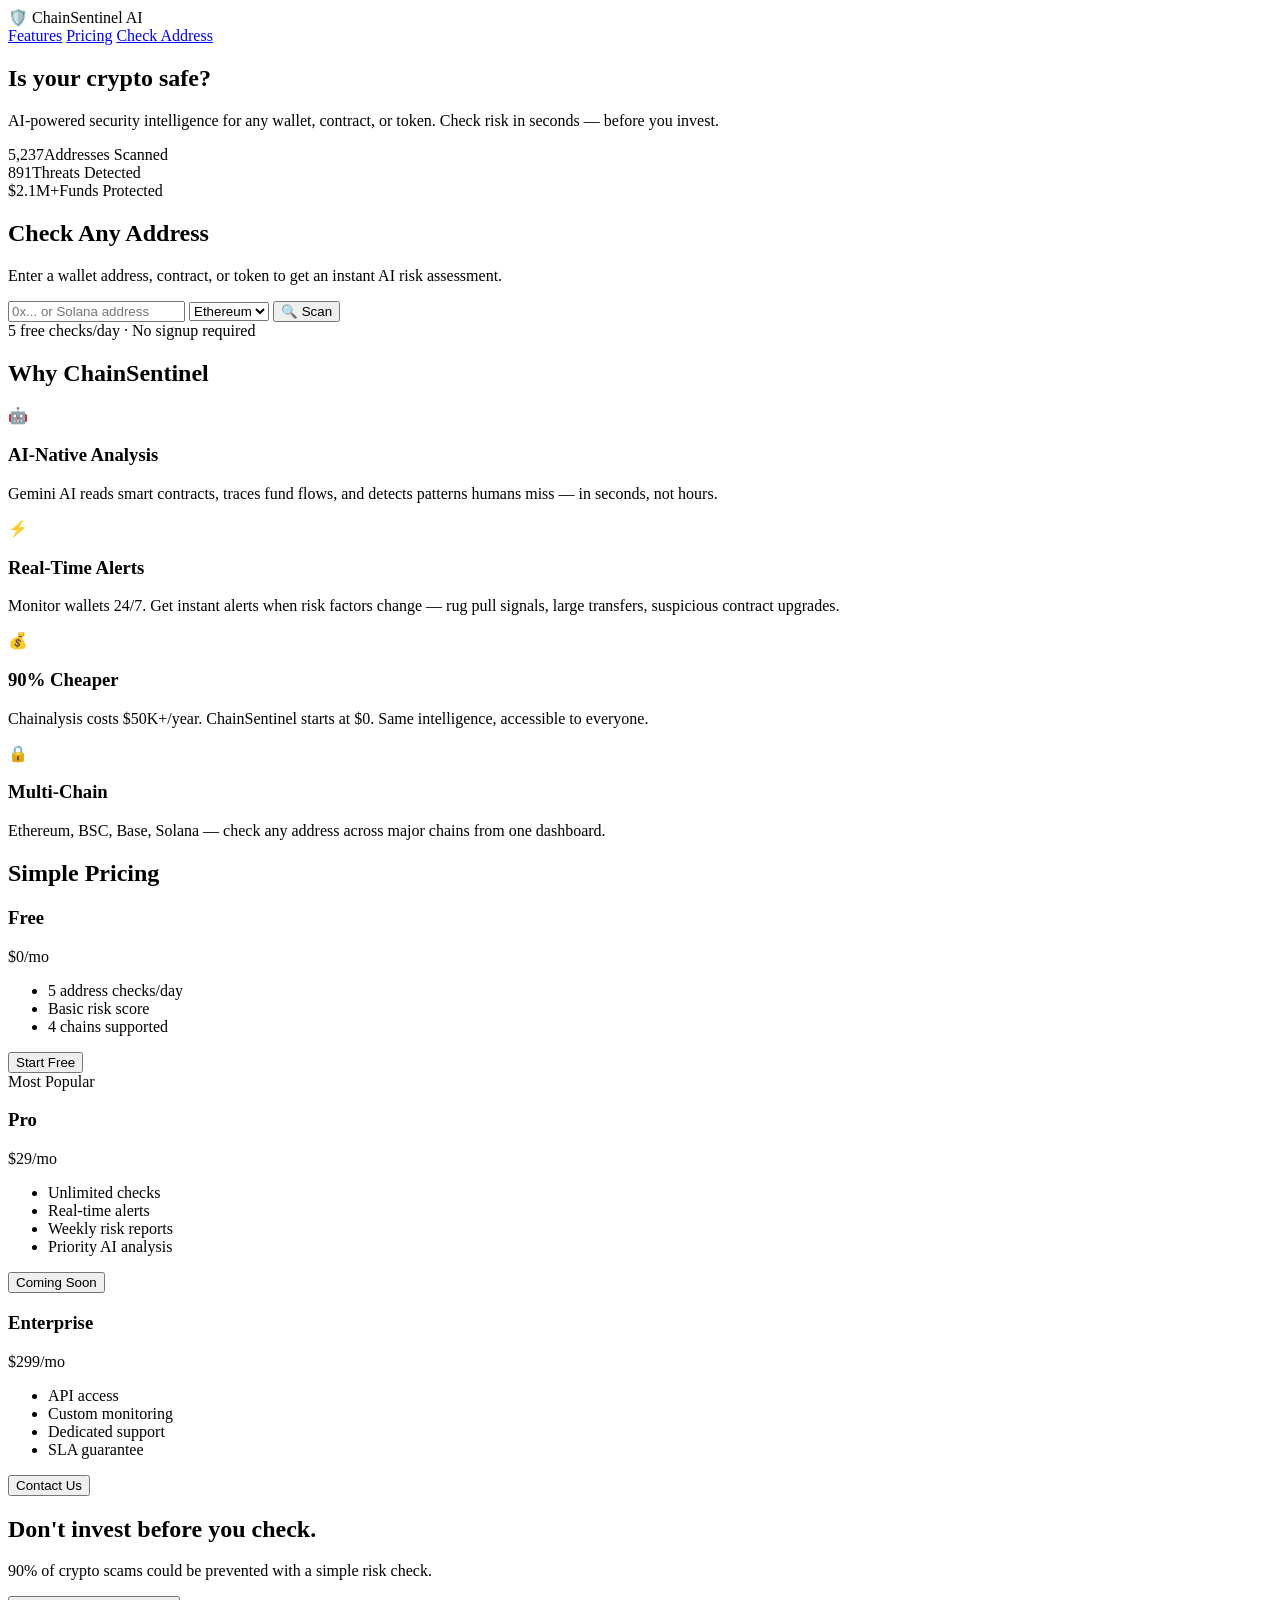
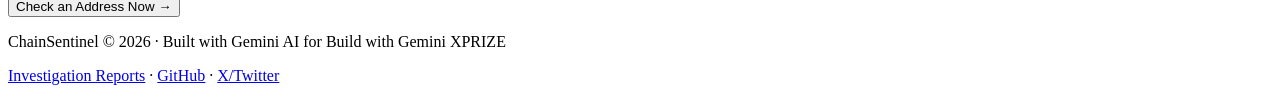
==== docs/index.html @ 22896277 "Add docs/index.html" ====
<!DOCTYPE html>
<html lang="en">
<head>
    <meta charset="UTF-8">
    <meta name="viewport" content="width=device-width, initial-scale=1.0">
    <title>ChainSentinel — AI-Powered On-Chain Security Intelligence</title>
    <link rel="stylesheet" href="style.css">
    <meta name="description" content="Real-time on-chain security intelligence powered by AI. Check any wallet, contract, or token for fraud risk in seconds.">
    <link rel="icon" href="data:image/svg+xml,<svg xmlns='http://www.w3.org/2000/svg' viewBox='0 0 100 100'><text y='.9em' font-size='90'>🛡️</text></svg>">
</head>
<body>
    <nav class="navbar">
        <div class="nav-brand">
            <span class="logo">🛡️</span>
            <span class="brand-name">ChainSentinel</span>
            <span class="badge">AI</span>
        </div>
        <div class="nav-links">
            <a href="#features">Features</a>
            <a href="#pricing">Pricing</a>
            <a href="#check">Check Address</a>
        </div>
    </nav>

    <section class="hero">
        <div class="hero-content">
            <h1>Is your crypto <span class="highlight">safe</span>?</h1>
            <p class="subtitle">AI-powered security intelligence for any wallet, contract, or token. Check risk in seconds — before you invest.</p>
            <div class="hero-stats" id="stats">
                <div class="stat"><span class="stat-num" id="stat-scanned">5,237</span><span class="stat-label">Addresses Scanned</span></div>
                <div class="stat"><span class="stat-num" id="stat-threats">891</span><span class="stat-label">Threats Detected</span></div>
                <div class="stat"><span class="stat-num">$2.1M+</span><span class="stat-label">Funds Protected</span></div>
            </div>
        </div>
    </section>

    <section class="checker" id="check">
        <h2>Check Any Address</h2>
        <p class="checker-desc">Enter a wallet address, contract, or token to get an instant AI risk assessment.</p>
        <form id="check-form" class="check-form">
            <div class="input-group">
                <input type="text" id="address-input" placeholder="0x... or Solana address" required autocomplete="off">
                <select id="chain-select">
                    <option value="eth">Ethereum</option>
                    <option value="bsc">BSC</option>
                    <option value="base">Base</option>
                    <option value="sol">Solana</option>
                </select>
                <button type="submit" id="check-btn">🔍 Scan</button>
            </div>
            <div class="free-note">5 free checks/day · No signup required</div>
        </form>

        <div id="result" class="result" style="display:none;">
            <div class="result-header">
                <div class="risk-gauge" id="risk-gauge">
                    <svg viewBox="0 0 120 120">
                        <circle cx="60" cy="60" r="54" fill="none" stroke="#1a1a2e" stroke-width="8"/>
                        <circle cx="60" cy="60" r="54" fill="none" stroke-width="8" id="gauge-arc"
                            stroke-dasharray="339.29" stroke-dashoffset="339.29" stroke-linecap="round"/>
                    </svg>
                    <div class="gauge-text">
                        <span class="gauge-score" id="gauge-score">—</span>
                        <span class="gauge-label">Risk Score</span>
                    </div>
                </div>
                <div class="result-meta">
                    <div class="risk-level-badge" id="risk-level-badge">—</div>
                    <div class="address-display" id="result-address"></div>
                    <div class="chain-display" id="result-chain"></div>
                </div>
            </div>
            <div class="ai-analysis" id="ai-analysis"></div>
            <div class="findings" id="findings"></div>
        </div>

        <div id="loading" class="loading" style="display:none;">
            <div class="spinner"></div>
            <p>AI is analyzing on-chain data...</p>
        </div>

        <div id="error" class="error" style="display:none;"></div>
    </section>

    <section class="features" id="features">
        <h2>Why ChainSentinel</h2>
        <div class="feature-grid">
            <div class="feature-card">
                <div class="feature-icon">🤖</div>
                <h3>AI-Native Analysis</h3>
                <p>Gemini AI reads smart contracts, traces fund flows, and detects patterns humans miss — in seconds, not hours.</p>
            </div>
            <div class="feature-card">
                <div class="feature-icon">⚡</div>
                <h3>Real-Time Alerts</h3>
                <p>Monitor wallets 24/7. Get instant alerts when risk factors change — rug pull signals, large transfers, suspicious contract upgrades.</p>
            </div>
            <div class="feature-card">
                <div class="feature-icon">💰</div>
                <h3>90% Cheaper</h3>
                <p>Chainalysis costs $50K+/year. ChainSentinel starts at $0. Same intelligence, accessible to everyone.</p>
            </div>
            <div class="feature-card">
                <div class="feature-icon">🔒</div>
                <h3>Multi-Chain</h3>
                <p>Ethereum, BSC, Base, Solana — check any address across major chains from one dashboard.</p>
            </div>
        </div>
    </section>

    <section class="pricing" id="pricing">
        <h2>Simple Pricing</h2>
        <div class="pricing-grid">
            <div class="pricing-card">
                <h3>Free</h3>
                <div class="price">$0<span>/mo</span></div>
                <ul>
                    <li>5 address checks/day</li>
                    <li>Basic risk score</li>
                    <li>4 chains supported</li>
                </ul>
                <button class="btn-secondary" onclick="document.getElementById('address-input').focus()">Start Free</button>
            </div>
            <div class="pricing-card featured">
                <div class="popular-badge">Most Popular</div>
                <h3>Pro</h3>
                <div class="price">$29<span>/mo</span></div>
                <ul>
                    <li>Unlimited checks</li>
                    <li>Real-time alerts</li>
                    <li>Weekly risk reports</li>
                    <li>Priority AI analysis</li>
                </ul>
                <button class="btn-primary">Coming Soon</button>
            </div>
            <div class="pricing-card">
                <h3>Enterprise</h3>
                <div class="price">$299<span>/mo</span></div>
                <ul>
                    <li>API access</li>
                    <li>Custom monitoring</li>
                    <li>Dedicated support</li>
                    <li>SLA guarantee</li>
                </ul>
                <button class="btn-secondary">Contact Us</button>
            </div>
        </div>
    </section>

    <section class="cta">
        <h2>Don't invest before you check.</h2>
        <p>90% of crypto scams could be prevented with a simple risk check.</p>
        <button class="btn-primary btn-large" onclick="document.getElementById('address-input').focus()">Check an Address Now →</button>
    </section>

    <footer>
        <p>ChainSentinel © 2026 · Built with Gemini AI for Build with Gemini XPRIZE</p>
        <p class="footer-links">
            <a href="https://qanzhi111.github.io/onchain-investigations/">Investigation Reports</a> ·
            <a href="https://github.com/onchain-shadow">GitHub</a> ·
            <a href="https://x.com/onchain-shadow">X/Twitter</a>
        </p>
    </footer>

    <script src="app.js"></script>
</body>
</html>
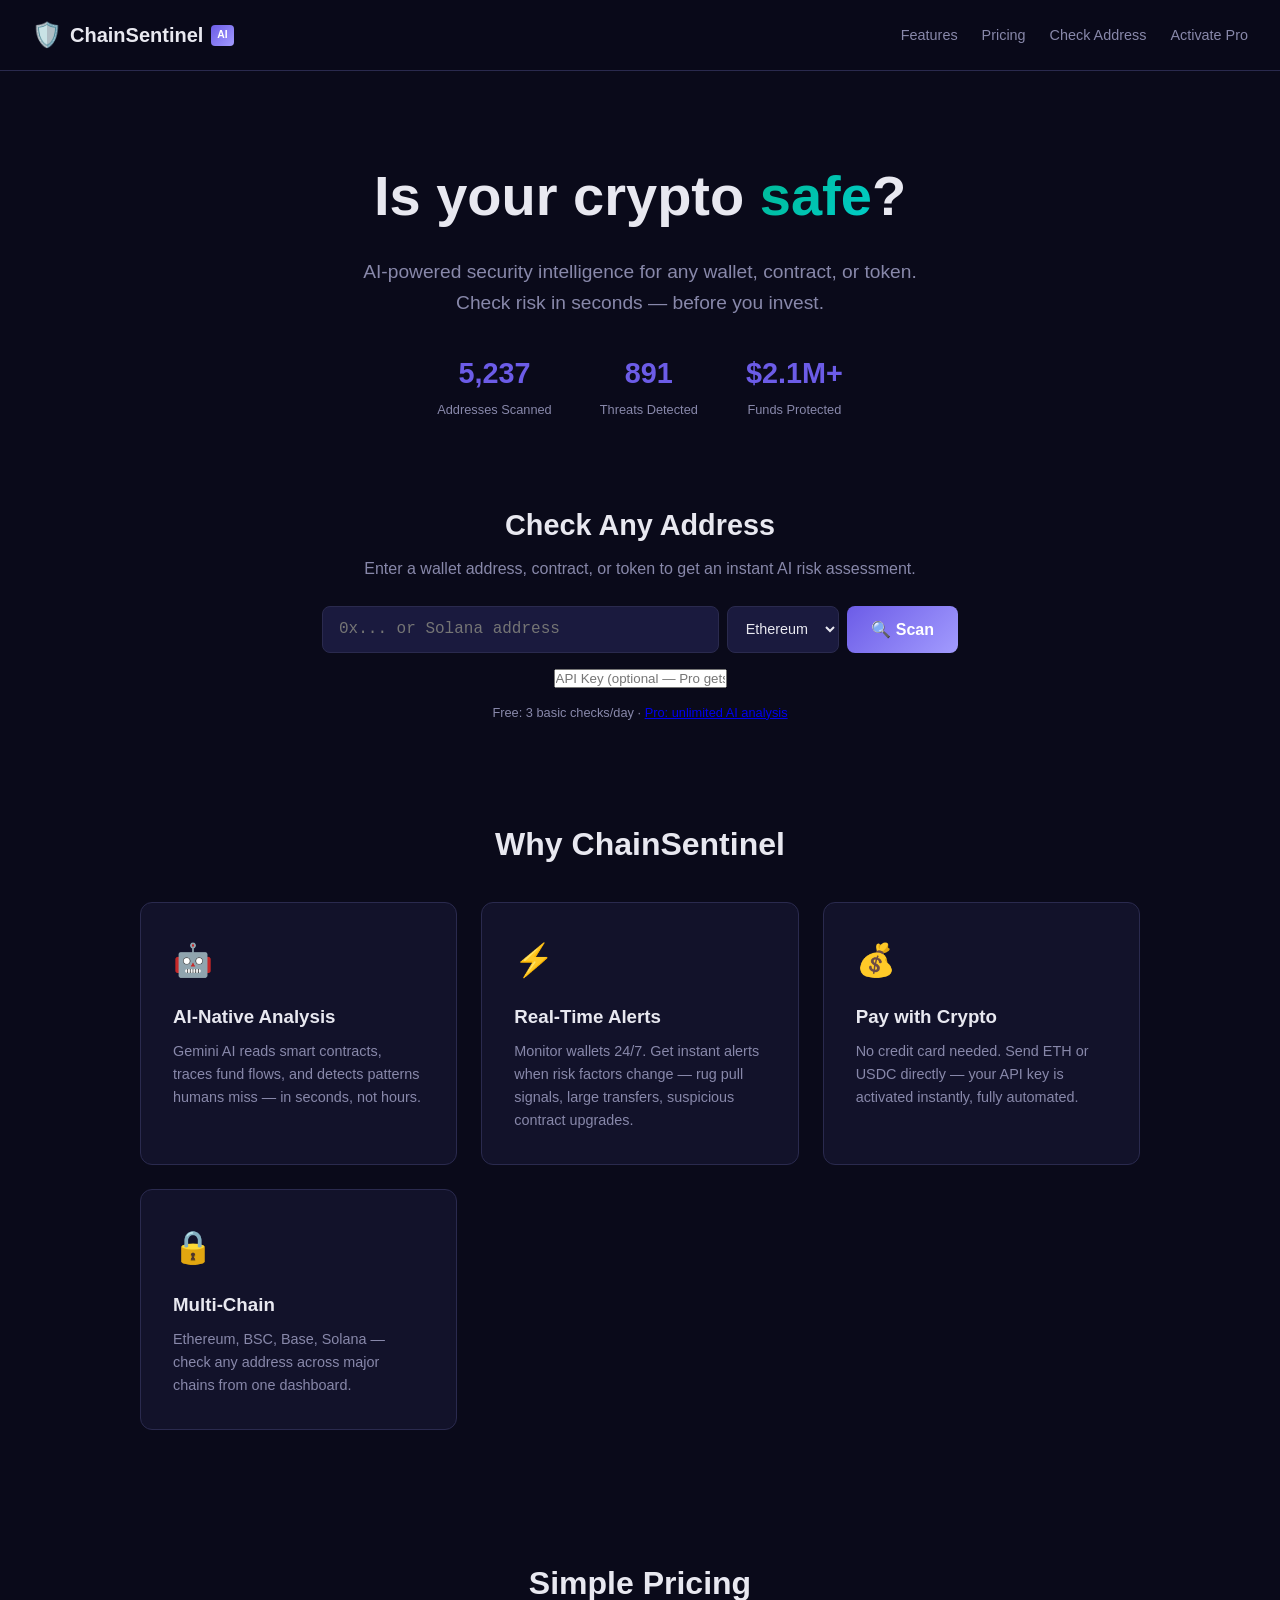
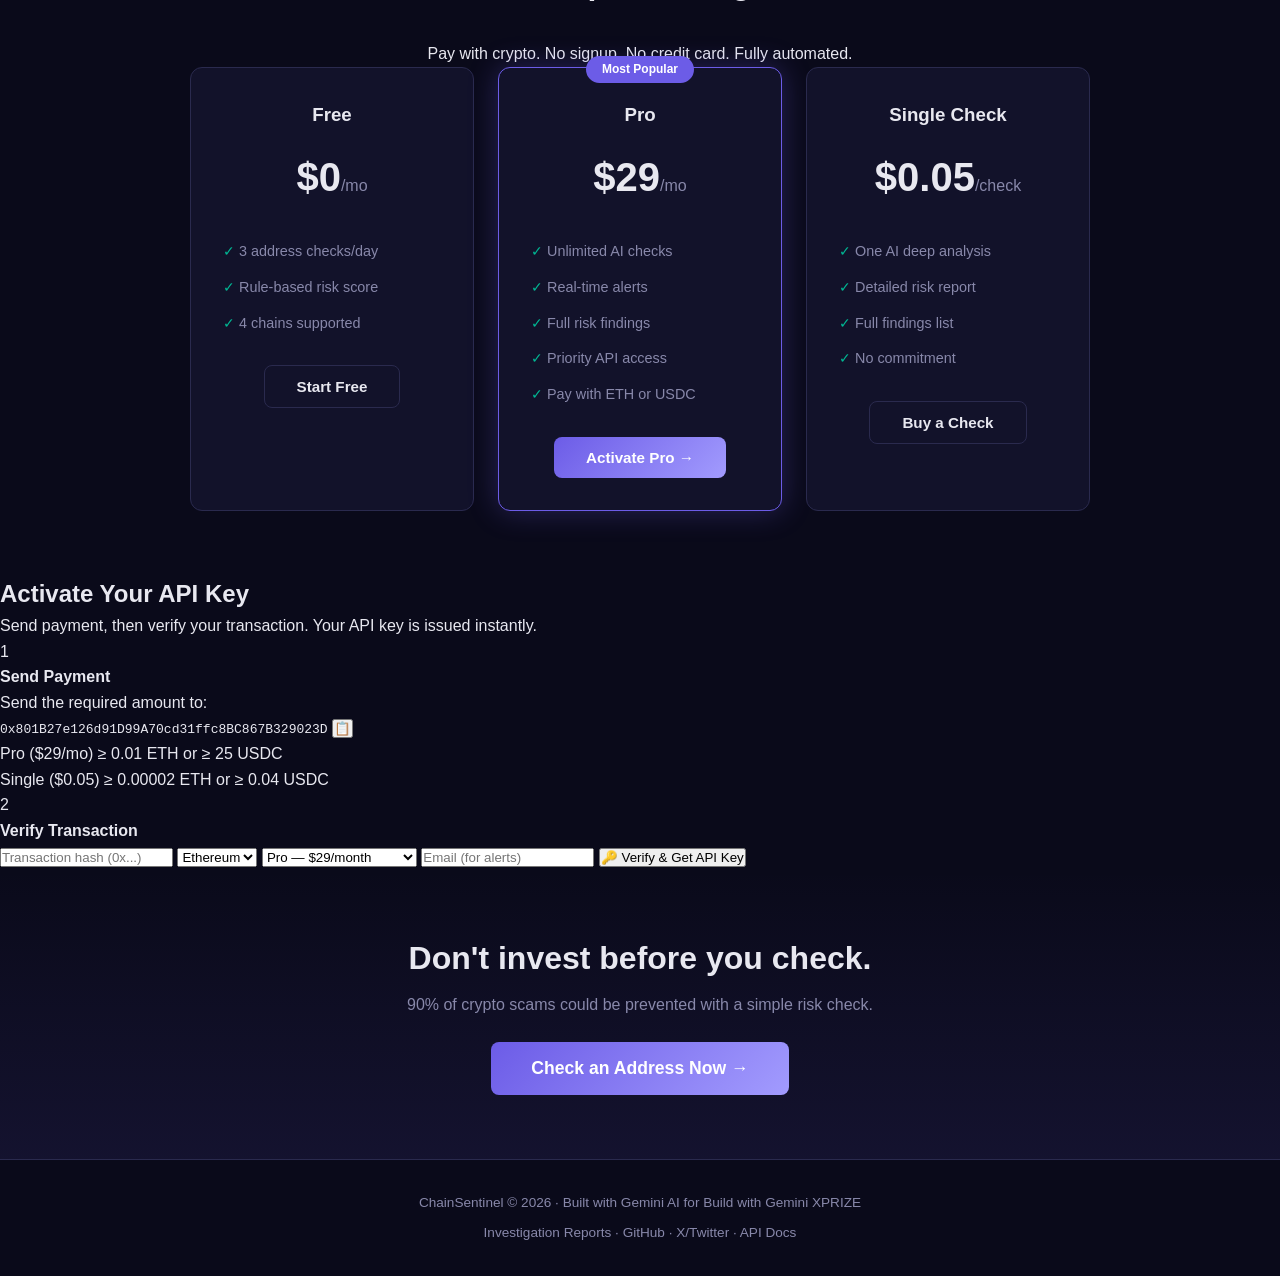
==== commit ec0b330a: "Update index.html to v2.0 with payment UI" ====
--- a/docs/index.html
+++ b/docs/index.html
@@ -19,6 +19,7 @@
             <a href="#features">Features</a>
             <a href="#pricing">Pricing</a>
             <a href="#check">Check Address</a>
+            <a href="#activate" class="nav-cta">Activate Pro</a>
         </div>
     </nav>
 
@@ -48,7 +49,10 @@
                 </select>
                 <button type="submit" id="check-btn">🔍 Scan</button>
             </div>
-            <div class="free-note">5 free checks/day · No signup required</div>
+            <div class="input-row">
+                <input type="text" id="api-key-input" placeholder="API Key (optional — Pro gets AI analysis)" autocomplete="off">
+            </div>
+            <div class="free-note">Free: 3 basic checks/day · <a href="#pricing">Pro: unlimited AI analysis</a></div>
         </form>
 
         <div id="result" class="result" style="display:none;">
@@ -66,12 +70,16 @@
                 </div>
                 <div class="result-meta">
                     <div class="risk-level-badge" id="risk-level-badge">—</div>
+                    <div class="tier-badge" id="tier-badge"></div>
                     <div class="address-display" id="result-address"></div>
                     <div class="chain-display" id="result-chain"></div>
                 </div>
             </div>
             <div class="ai-analysis" id="ai-analysis"></div>
             <div class="findings" id="findings"></div>
+            <div id="upgrade-cta" class="upgrade-cta" style="display:none;">
+                <p>🔒 Want AI-powered deep analysis? <a href="#pricing">Upgrade to Pro →</a></p>
+            </div>
         </div>
 
         <div id="loading" class="loading" style="display:none;">
@@ -97,8 +105,8 @@
             </div>
             <div class="feature-card">
                 <div class="feature-icon">💰</div>
-                <h3>90% Cheaper</h3>
-                <p>Chainalysis costs $50K+/year. ChainSentinel starts at $0. Same intelligence, accessible to everyone.</p>
+                <h3>Pay with Crypto</h3>
+                <p>No credit card needed. Send ETH or USDC directly — your API key is activated instantly, fully automated.</p>
             </div>
             <div class="feature-card">
                 <div class="feature-icon">🔒</div>
@@ -110,13 +118,14 @@
 
     <section class="pricing" id="pricing">
         <h2>Simple Pricing</h2>
+        <p class="pricing-subtitle">Pay with crypto. No signup. No credit card. Fully automated.</p>
         <div class="pricing-grid">
             <div class="pricing-card">
                 <h3>Free</h3>
                 <div class="price">$0<span>/mo</span></div>
                 <ul>
-                    <li>5 address checks/day</li>
-                    <li>Basic risk score</li>
+                    <li>3 address checks/day</li>
+                    <li>Rule-based risk score</li>
                     <li>4 chains supported</li>
                 </ul>
                 <button class="btn-secondary" onclick="document.getElementById('address-input').focus()">Start Free</button>
@@ -126,23 +135,79 @@
                 <h3>Pro</h3>
                 <div class="price">$29<span>/mo</span></div>
                 <ul>
-                    <li>Unlimited checks</li>
+                    <li>Unlimited AI checks</li>
                     <li>Real-time alerts</li>
-                    <li>Weekly risk reports</li>
-                    <li>Priority AI analysis</li>
+                    <li>Full risk findings</li>
+                    <li>Priority API access</li>
+                    <li>Pay with ETH or USDC</li>
                 </ul>
-                <button class="btn-primary">Coming Soon</button>
+                <button class="btn-primary" onclick="document.getElementById('activate').scrollIntoView({behavior:'smooth'})">Activate Pro →</button>
             </div>
             <div class="pricing-card">
-                <h3>Enterprise</h3>
-                <div class="price">$299<span>/mo</span></div>
+                <h3>Single Check</h3>
+                <div class="price">$0.05<span>/check</span></div>
                 <ul>
-                    <li>API access</li>
-                    <li>Custom monitoring</li>
-                    <li>Dedicated support</li>
-                    <li>SLA guarantee</li>
+                    <li>One AI deep analysis</li>
+                    <li>Detailed risk report</li>
+                    <li>Full findings list</li>
+                    <li>No commitment</li>
                 </ul>
-                <button class="btn-secondary">Contact Us</button>
+                <button class="btn-secondary" onclick="document.getElementById('activate').scrollIntoView({behavior:'smooth'})">Buy a Check</button>
+            </div>
+        </div>
+    </section>
+
+    <section class="activate" id="activate">
+        <h2>Activate Your API Key</h2>
+        <p class="activate-desc">Send payment, then verify your transaction. Your API key is issued instantly.</p>
+        
+        <div class="activate-steps">
+            <div class="step">
+                <div class="step-num">1</div>
+                <div class="step-content">
+                    <h4>Send Payment</h4>
+                    <p>Send the required amount to:</p>
+                    <div class="wallet-box">
+                        <code id="wallet-address">0x801B27e126d91D99A70cd31ffc8BC867B329023D</code>
+                        <button class="copy-btn" onclick="copyWallet()">📋</button>
+                    </div>
+                    <div class="payment-amounts">
+                        <div class="amount-option">
+                            <span class="amount-label">Pro ($29/mo)</span>
+                            <span class="amount-value">≥ 0.01 ETH or ≥ 25 USDC</span>
+                        </div>
+                        <div class="amount-option">
+                            <span class="amount-label">Single ($0.05)</span>
+                            <span class="amount-value">≥ 0.00002 ETH or ≥ 0.04 USDC</span>
+                        </div>
+                    </div>
+                </div>
+            </div>
+            <div class="step">
+                <div class="step-num">2</div>
+                <div class="step-content">
+                    <h4>Verify Transaction</h4>
+                    <form id="verify-form" class="verify-form">
+                        <input type="text" id="tx-hash-input" placeholder="Transaction hash (0x...)" required autocomplete="off">
+                        <select id="payment-chain">
+                            <option value="eth">Ethereum</option>
+                            <option value="bsc">BSC</option>
+                            <option value="base">Base</option>
+                        </select>
+                        <select id="payment-plan">
+                            <option value="pro">Pro — $29/month</option>
+                            <option value="single">Single Check — $0.05</option>
+                        </select>
+                        <input type="email" id="email-input" placeholder="Email (for alerts)" autocomplete="off">
+                        <button type="submit" id="verify-btn">🔑 Verify & Get API Key</button>
+                    </form>
+                    <div id="verify-result" class="verify-result" style="display:none;"></div>
+                    <div id="verify-loading" class="loading" style="display:none;">
+                        <div class="spinner"></div>
+                        <p>Verifying on-chain payment...</p>
+                    </div>
+                    <div id="verify-error" class="error" style="display:none;"></div>
+                </div>
             </div>
         </div>
     </section>
@@ -157,8 +222,9 @@
         <p>ChainSentinel © 2026 · Built with Gemini AI for Build with Gemini XPRIZE</p>
         <p class="footer-links">
             <a href="https://qanzhi111.github.io/onchain-investigations/">Investigation Reports</a> ·
-            <a href="https://github.com/onchain-shadow">GitHub</a> ·
-            <a href="https://x.com/onchain-shadow">X/Twitter</a>
+            <a href="https://github.com/qanzhi111/chainsentinel">GitHub</a> ·
+            <a href="https://x.com/onchain-shadow">X/Twitter</a> ·
+            <a href="/docs">API Docs</a>
         </p>
     </footer>
 
--- a/docs/style.css
+++ b/docs/style.css
@@ -0,0 +1,209 @@
+:root {
+    --bg-dark: #0a0a1a;
+    --bg-card: #12122a;
+    --bg-input: #1a1a3e;
+    --accent: #6c5ce7;
+    --accent-glow: rgba(108, 92, 231, 0.3);
+    --green: #00b894;
+    --yellow: #fdcb6e;
+    --orange: #e17055;
+    --red: #d63031;
+    --text: #e8e8f0;
+    --text-dim: #8888aa;
+    --border: #2a2a4e;
+}
+
+* { margin: 0; padding: 0; box-sizing: border-box; }
+
+body {
+    font-family: -apple-system, BlinkMacSystemFont, 'Segoe UI', Roboto, sans-serif;
+    background: var(--bg-dark);
+    color: var(--text);
+    line-height: 1.6;
+}
+
+/* Nav */
+.navbar {
+    display: flex; justify-content: space-between; align-items: center;
+    padding: 1rem 2rem; border-bottom: 1px solid var(--border);
+    position: sticky; top: 0; background: rgba(10,10,26,0.95); backdrop-filter: blur(10px);
+    z-index: 100;
+}
+.nav-brand { display: flex; align-items: center; gap: 0.5rem; }
+.logo { font-size: 1.5rem; }
+.brand-name { font-size: 1.25rem; font-weight: 700; }
+.badge {
+    background: linear-gradient(135deg, var(--accent), #a29bfe);
+    color: white; font-size: 0.65rem; padding: 2px 6px; border-radius: 4px; font-weight: 700;
+}
+.nav-links { display: flex; gap: 1.5rem; }
+.nav-links a { color: var(--text-dim); text-decoration: none; font-size: 0.9rem; transition: color 0.2s; }
+.nav-links a:hover { color: var(--text); }
+
+/* Hero */
+.hero { text-align: center; padding: 5rem 2rem 3rem; }
+.hero h1 { font-size: 3.5rem; font-weight: 800; margin-bottom: 1rem; }
+.highlight {
+    background: linear-gradient(135deg, var(--green), #00cec9);
+    -webkit-background-clip: text; -webkit-text-fill-color: transparent;
+}
+.subtitle { font-size: 1.2rem; color: var(--text-dim); max-width: 600px; margin: 0 auto 2rem; }
+.hero-stats { display: flex; justify-content: center; gap: 3rem; flex-wrap: wrap; }
+.stat { text-align: center; }
+.stat-num { display: block; font-size: 1.8rem; font-weight: 800; color: var(--accent); }
+.stat-label { font-size: 0.8rem; color: var(--text-dim); }
+
+/* Checker */
+.checker {
+    max-width: 700px; margin: 0 auto; padding: 2rem;
+    text-align: center;
+}
+.checker h2 { font-size: 1.8rem; margin-bottom: 0.5rem; }
+.checker-desc { color: var(--text-dim); margin-bottom: 1.5rem; }
+.check-form { display: flex; flex-direction: column; gap: 0.75rem; }
+.input-group { display: flex; gap: 0.5rem; }
+.input-group input {
+    flex: 1; padding: 0.85rem 1rem; border-radius: 8px; border: 1px solid var(--border);
+    background: var(--bg-input); color: var(--text); font-size: 1rem;
+    font-family: monospace;
+}
+.input-group input:focus { outline: none; border-color: var(--accent); box-shadow: 0 0 0 3px var(--accent-glow); }
+.input-group select {
+    padding: 0.85rem; border-radius: 8px; border: 1px solid var(--border);
+    background: var(--bg-input); color: var(--text); font-size: 0.9rem;
+}
+.input-group button {
+    padding: 0.85rem 1.5rem; border-radius: 8px; border: none;
+    background: linear-gradient(135deg, var(--accent), #a29bfe);
+    color: white; font-weight: 700; font-size: 1rem; cursor: pointer;
+    transition: transform 0.15s, box-shadow 0.15s;
+}
+.input-group button:hover { transform: translateY(-1px); box-shadow: 0 4px 15px var(--accent-glow); }
+.free-note { font-size: 0.8rem; color: var(--text-dim); }
+
+/* Result */
+.result {
+    margin-top: 2rem; padding: 2rem; border-radius: 12px;
+    background: var(--bg-card); border: 1px solid var(--border);
+    text-align: left;
+}
+.result-header { display: flex; align-items: center; gap: 2rem; margin-bottom: 1.5rem; }
+.risk-gauge { position: relative; width: 120px; height: 120px; flex-shrink: 0; }
+.risk-gauge svg { transform: rotate(-90deg); }
+#gauge-arc { transition: stroke-dashoffset 1s ease-out, stroke 0.5s; }
+.gauge-text {
+    position: absolute; top: 50%; left: 50%; transform: translate(-50%, -50%);
+    text-align: center;
+}
+.gauge-score { display: block; font-size: 1.8rem; font-weight: 800; }
+.gauge-label { font-size: 0.7rem; color: var(--text-dim); }
+.result-meta { flex: 1; }
+.risk-level-badge {
+    display: inline-block; padding: 4px 12px; border-radius: 20px;
+    font-weight: 700; font-size: 0.85rem; text-transform: uppercase; margin-bottom: 0.5rem;
+}
+.risk-level-badge.low { background: rgba(0,184,148,0.15); color: var(--green); }
+.risk-level-badge.medium { background: rgba(253,203,110,0.15); color: var(--yellow); }
+.risk-level-badge.high { background: rgba(225,112,85,0.15); color: var(--orange); }
+.risk-level-badge.critical { background: rgba(214,48,49,0.15); color: var(--red); }
+.address-display { font-family: monospace; font-size: 0.9rem; color: var(--text-dim); word-break: break-all; }
+.chain-display { font-size: 0.8rem; color: var(--text-dim); margin-top: 0.25rem; }
+
+.ai-analysis {
+    padding: 1rem; border-radius: 8px; background: var(--bg-input);
+    margin-bottom: 1rem; font-size: 0.95rem; line-height: 1.7;
+    border-left: 3px solid var(--accent);
+}
+
+.findings h4 { margin-bottom: 0.5rem; font-size: 0.9rem; color: var(--text-dim); }
+.finding {
+    padding: 0.75rem 1rem; border-radius: 6px; background: var(--bg-input);
+    margin-bottom: 0.5rem; display: flex; align-items: center; gap: 0.75rem;
+}
+.finding-severity {
+    font-size: 0.7rem; font-weight: 700; text-transform: uppercase;
+    padding: 2px 8px; border-radius: 4px; white-space: nowrap;
+}
+.finding-severity.high { background: rgba(214,48,49,0.2); color: var(--red); }
+.finding-severity.medium { background: rgba(253,203,110,0.2); color: var(--yellow); }
+.finding-severity.critical { background: rgba(214,48,49,0.3); color: var(--red); }
+.finding-desc { font-size: 0.9rem; }
+
+/* Loading */
+.loading { text-align: center; margin-top: 2rem; }
+.spinner {
+    width: 40px; height: 40px; border: 3px solid var(--border);
+    border-top-color: var(--accent); border-radius: 50%;
+    animation: spin 0.8s linear infinite; margin: 0 auto 1rem;
+}
+@keyframes spin { to { transform: rotate(360deg); } }
+
+.error { color: var(--red); text-align: center; margin-top: 1rem; padding: 1rem; background: rgba(214,48,49,0.1); border-radius: 8px; }
+
+/* Features */
+.features { padding: 4rem 2rem; text-align: center; }
+.features h2 { font-size: 2rem; margin-bottom: 2rem; }
+.feature-grid { display: grid; grid-template-columns: repeat(auto-fit, minmax(250px, 1fr)); gap: 1.5rem; max-width: 1000px; margin: 0 auto; }
+.feature-card {
+    padding: 2rem; border-radius: 12px; background: var(--bg-card);
+    border: 1px solid var(--border); text-align: left;
+    transition: transform 0.2s, border-color 0.2s;
+}
+.feature-card:hover { transform: translateY(-4px); border-color: var(--accent); }
+.feature-icon { font-size: 2rem; margin-bottom: 1rem; }
+.feature-card h3 { margin-bottom: 0.5rem; }
+.feature-card p { color: var(--text-dim); font-size: 0.9rem; }
+
+/* Pricing */
+.pricing { padding: 4rem 2rem; text-align: center; }
+.pricing h2 { font-size: 2rem; margin-bottom: 2rem; }
+.pricing-grid { display: grid; grid-template-columns: repeat(auto-fit, minmax(250px, 1fr)); gap: 1.5rem; max-width: 900px; margin: 0 auto; }
+.pricing-card {
+    padding: 2rem; border-radius: 12px; background: var(--bg-card);
+    border: 1px solid var(--border); position: relative;
+}
+.pricing-card.featured { border-color: var(--accent); box-shadow: 0 0 30px var(--accent-glow); }
+.popular-badge {
+    position: absolute; top: -12px; left: 50%; transform: translateX(-50%);
+    background: var(--accent); color: white; padding: 4px 16px; border-radius: 20px;
+    font-size: 0.75rem; font-weight: 700;
+}
+.price { font-size: 2.5rem; font-weight: 800; margin: 1rem 0; }
+.price span { font-size: 1rem; font-weight: 400; color: var(--text-dim); }
+.pricing-card ul { list-style: none; margin: 1.5rem 0; text-align: left; }
+.pricing-card li { padding: 0.4rem 0; color: var(--text-dim); font-size: 0.9rem; }
+.pricing-card li::before { content: "✓ "; color: var(--green); }
+
+.btn-primary {
+    display: inline-block; padding: 0.75rem 2rem; border-radius: 8px; border: none;
+    background: linear-gradient(135deg, var(--accent), #a29bfe);
+    color: white; font-weight: 700; font-size: 0.95rem; cursor: pointer;
+    transition: transform 0.15s;
+}
+.btn-primary:hover { transform: translateY(-1px); }
+.btn-secondary {
+    display: inline-block; padding: 0.75rem 2rem; border-radius: 8px;
+    border: 1px solid var(--border); background: transparent;
+    color: var(--text); font-weight: 600; font-size: 0.95rem; cursor: pointer;
+    transition: border-color 0.2s;
+}
+.btn-secondary:hover { border-color: var(--accent); }
+.btn-large { padding: 1rem 2.5rem; font-size: 1.1rem; }
+
+/* CTA */
+.cta { text-align: center; padding: 4rem 2rem; background: linear-gradient(180deg, transparent, rgba(108,92,231,0.1)); }
+.cta h2 { font-size: 2rem; margin-bottom: 0.5rem; }
+.cta p { color: var(--text-dim); margin-bottom: 1.5rem; }
+
+/* Footer */
+footer { text-align: center; padding: 2rem; border-top: 1px solid var(--border); color: var(--text-dim); font-size: 0.85rem; }
+.footer-links { margin-top: 0.5rem; }
+.footer-links a { color: var(--text-dim); text-decoration: none; }
+.footer-links a:hover { color: var(--accent); }
+
+@media (max-width: 600px) {
+    .hero h1 { font-size: 2rem; }
+    .input-group { flex-direction: column; }
+    .result-header { flex-direction: column; text-align: center; }
+    .nav-links { display: none; }
+}
